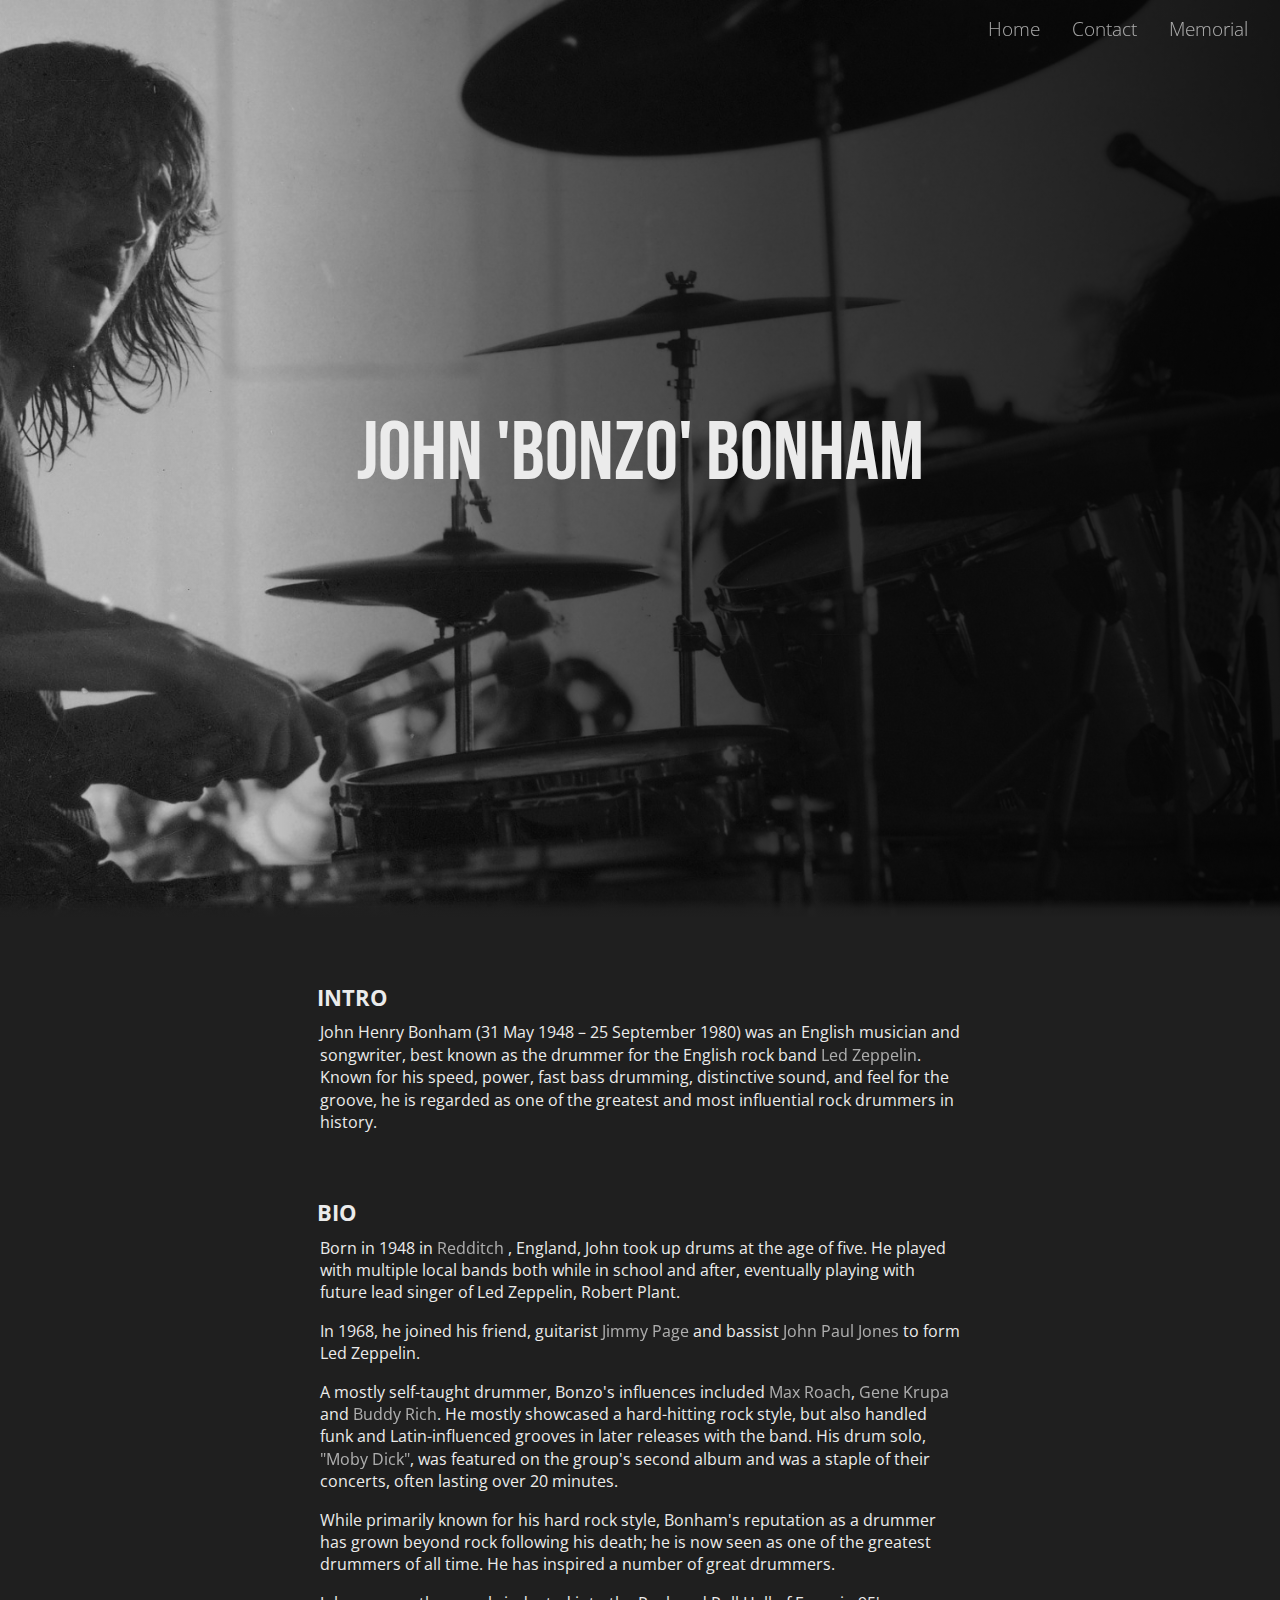
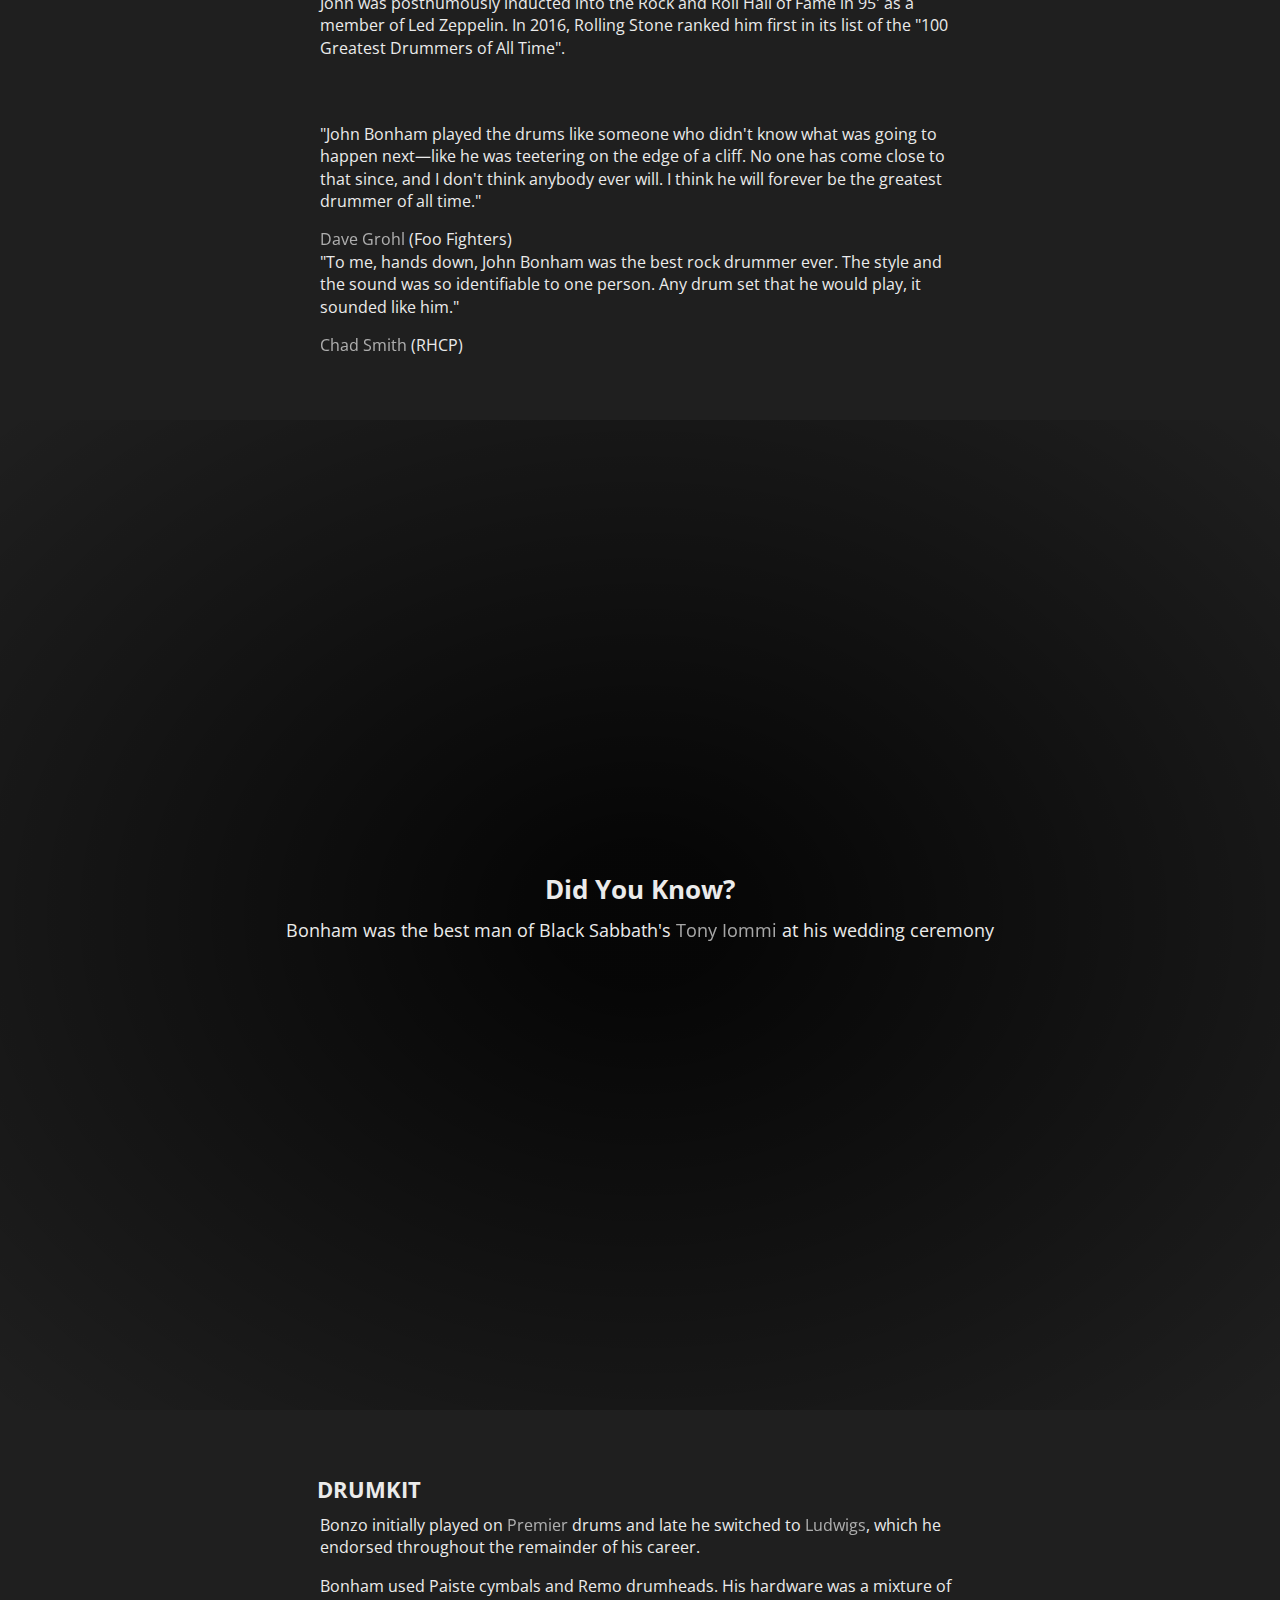
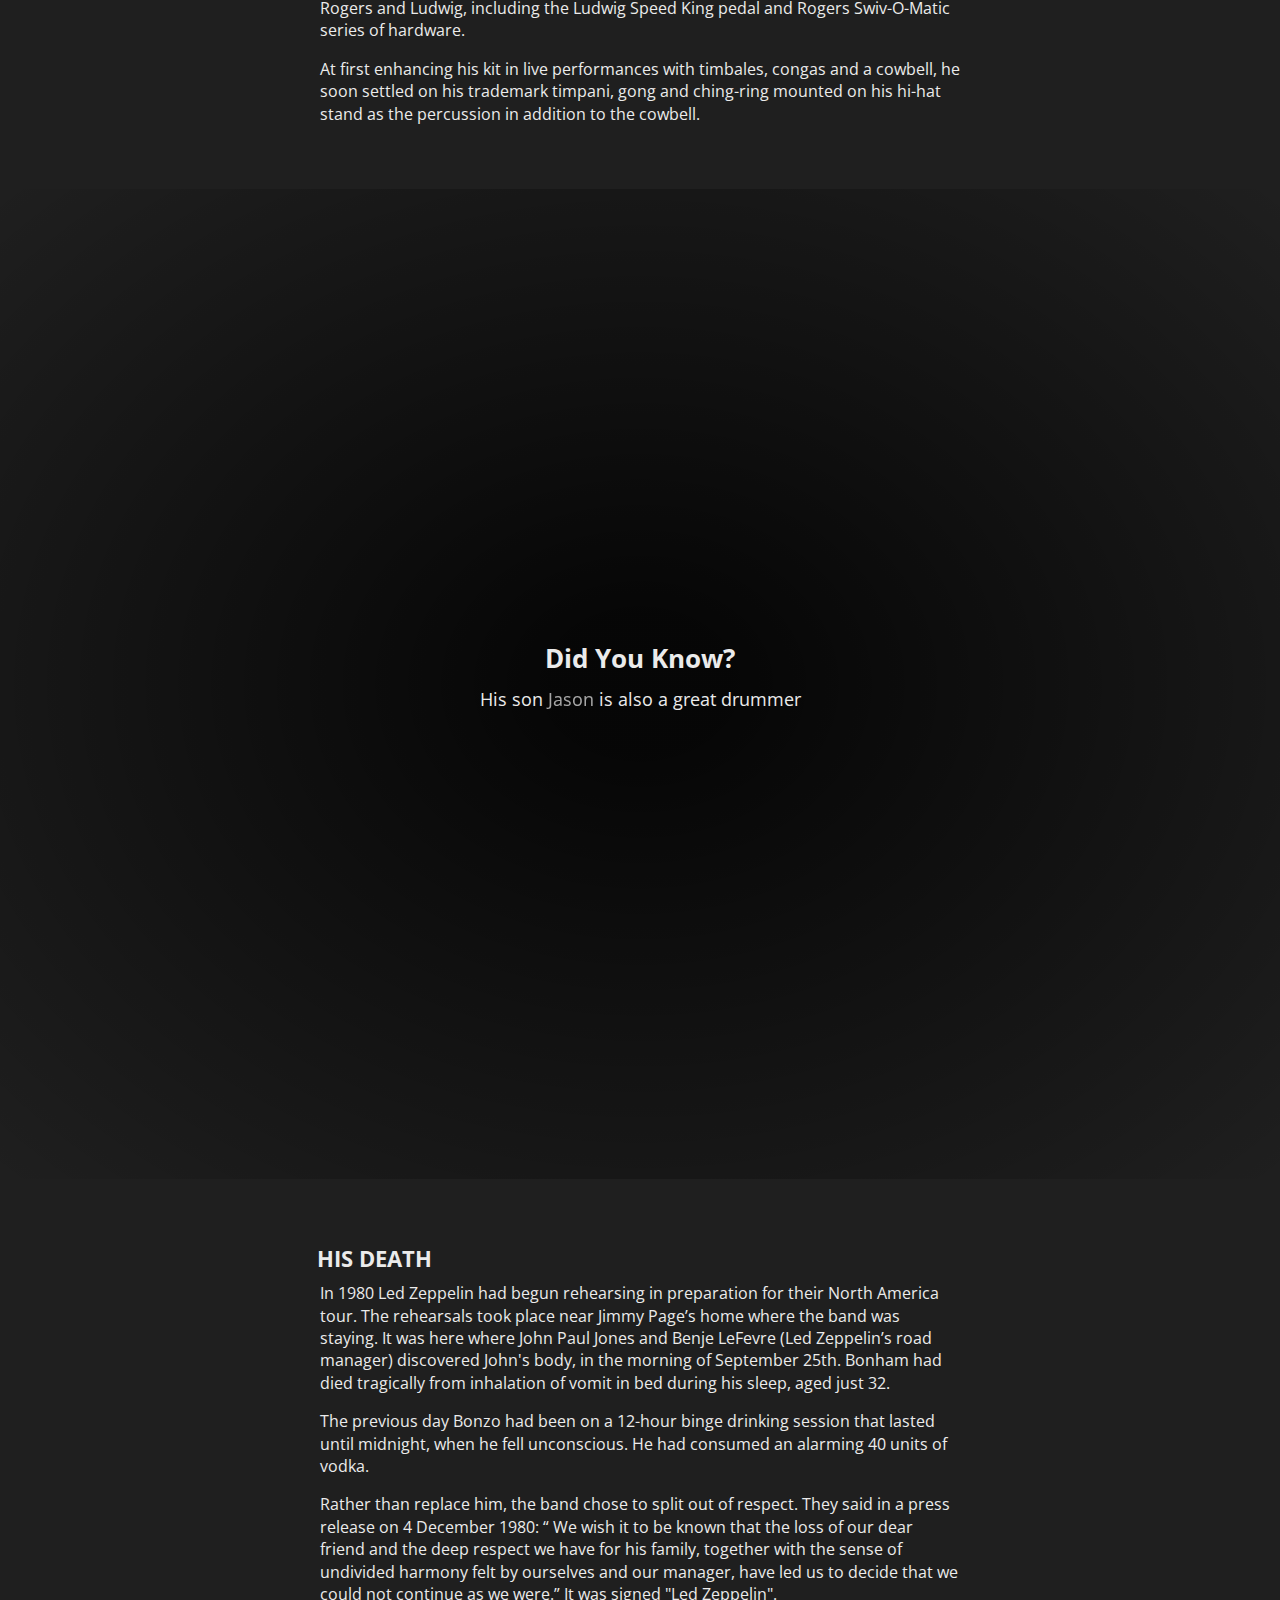
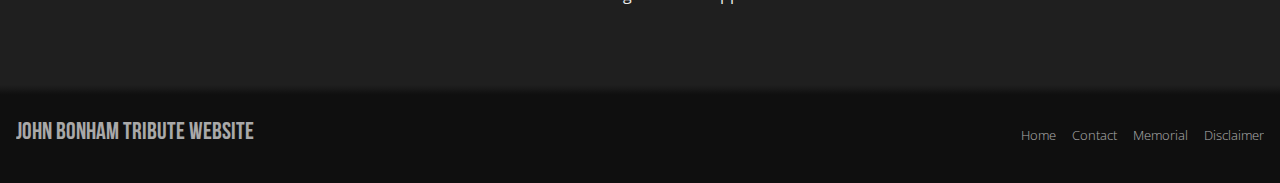
==== index.html @ dbd2656e "Initial commit" ====
<!DOCTYPE html>
<html lang="en">
  <head>
    <meta charset="UTF-8" />
    <meta name="viewport" content="width=device-width, initial-scale=1.0" />
    <link rel="shortcut icon" type="image/x-icon" href="images/favicon.ico" />
    <title>John Bonham Tribute Website</title>
    <link rel="stylesheet" href="styles/index.min.css" />
  </head>
  <body>
    <nav>
      <ul>
        <li><a href="#">Home</a></li>
        <li><a href="contact.html">Contact</a></li>
        <li><a href="memorial.html">Memorial</a></li>
      </ul>
    </nav>
    <div id="banner"><h1>John 'Bonzo' Bonham</h1></div>
    <main>
      <div id="intro">
        <h2>Intro</h2>
        <p>
          John Henry Bonham (31 May 1948 – 25 September 1980) was an English
          musician and songwriter, best known as the drummer for the English
          rock band
          <a href="https://en.wikipedia.org/wiki/Led_Zeppelin" target="_blank"
            >Led Zeppelin</a
          >. Known for his speed, power, fast bass drumming, distinctive sound,
          and feel for the groove, he is regarded as one of the greatest and
          most influential rock drummers in history.
        </p>
      </div>

      <section id="bio">
        <h2>Bio</h2>
        <p>
          Born in 1948 in
          <a href="https://en.wikipedia.org/wiki/Redditch" target="_blank"
            >Redditch</a
          >
          , England, John took up drums at the age of five. He played with
          multiple local bands both while in school and after, eventually
          playing with future lead singer of Led Zeppelin, Robert Plant.
        </p>
        <p>
          In 1968, he joined his friend, guitarist
          <a href="https://en.wikipedia.org/wiki/Jimmy_Page" target="_blank"
            >Jimmy Page</a
          >
          and bassist
          <a
            href="https://en.wikipedia.org/wiki/John_Paul_Jones_(musician)"
            target="_blank"
            >John Paul Jones</a
          >
          to form Led Zeppelin.
        </p>
        <p>
          A mostly self-taught drummer, Bonzo's influences included
          <a href="https://en.wikipedia.org/wiki/Max_Roach" target="_blank"
            >Max Roach</a
          >,
          <a href="https://en.wikipedia.org/wiki/Gene_Krupa" target="_blank"
            >Gene Krupa</a
          >
          and
          <a href="https://en.wikipedia.org/wiki/Buddy_Rich" target="_blank"
            >Buddy Rich</a
          >. He mostly showcased a hard-hitting rock style, but also handled
          funk and Latin-influenced grooves in later releases with the band. His
          drum solo,
          <a
            href="https://en.wikipedia.org/wiki/Moby_Dick_(instrumental)"
            target="_blank"
            >"Moby Dick"</a
          >, was featured on the group's second album and was a staple of their
          concerts, often lasting over 20 minutes.
        </p>
        <p>
          While primarily known for his hard rock style, Bonham's reputation as
          a drummer has grown beyond rock following his death; he is now seen as
          one of the greatest drummers of all time. He has inspired a number of
          great drummers.
        </p>
        <p>
          John was posthumously inducted into the Rock and Roll Hall of Fame in
          95' as a member of Led Zeppelin. In 2016, Rolling Stone ranked him
          first in its list of the "100 Greatest Drummers of All Time".
        </p>
      </section>

      <section id="quotes">
        <blockquote>
          <p>
            "John Bonham played the drums like someone who didn't know what was
            going to happen next—like he was teetering on the edge of a cliff.
            No one has come close to that since, and I don't think anybody ever
            will. I think he will forever be the greatest drummer of all time."
          </p>
          <footer>
            <a href="https://en.wikipedia.org/wiki/Dave_Grohl" target="_blank"
              >Dave Grohl</a
            >
            (Foo Fighters)
          </footer>
        </blockquote>
        <blockquote>
          <p>
            "To me, hands down, John Bonham was the best rock drummer ever. The
            style and the sound was so identifiable to one person. Any drum set
            that he would play, it sounded like him."
          </p>
          <footer>
            <a href="https://en.wikipedia.org/wiki/Chad_Smith" target="_blank"
              >Chad Smith</a
            >
            (RHCP)
          </footer>
        </blockquote>
      </section>

      <div class="did-you-know wedding">
        <div class="did-you-know__text">
          <h3>Did you know?</h3>
          <p>
            Bonham was the best man of Black Sabbath's
            <a href="https://en.wikipedia.org/wiki/Tony_Iommi" target="_blank"
              >Tony Iommi</a
            >
            at his wedding ceremony
          </p>
        </div>
      </div>

      <section id="drums">
        <h2>Drumkit</h2>
        <p>
          Bonzo initially played on
          <a
            href="https://en.wikipedia.org/wiki/Premier_Percussion"
            target="_blank"
            >Premier</a
          >
          drums and late he switched to
          <a href="https://en.wikipedia.org/wiki/Ludwig_Drums" target="_blank"
            >Ludwigs</a
          >, which he endorsed throughout the remainder of his career.
        </p>
        <p>
          Bonham used Paiste cymbals and Remo drumheads. His hardware was a
          mixture of Rogers and Ludwig, including the Ludwig Speed King pedal
          and Rogers Swiv-O-Matic series of hardware.
        </p>
        <p>
          At first enhancing his kit in live performances with timbales, congas
          and a cowbell, he soon settled on his trademark timpani, gong and
          ching-ring mounted on his hi-hat stand as the percussion in addition
          to the cowbell.
        </p>
      </section>

      <div class="did-you-know jason">
        <div class="did-you-know__text">
          <h3>Did you know?</h3>
          <p>
            His son
            <a href="https://en.wikipedia.org/wiki/Jason_Bonham" target="_blank"
              >Jason</a
            >
            is also a great drummer
          </p>
        </div>
      </div>

      <section id="death">
        <h2>His death</h2>
        <p>
          In 1980 Led Zeppelin had begun rehearsing in preparation for their
          North America tour. The rehearsals took place near Jimmy Page’s home
          where the band was staying. It was here where John Paul Jones and
          Benje LeFevre (Led Zeppelin’s road manager) discovered John's body, in
          the morning of September 25th. Bonham had died tragically from
          inhalation of vomit in bed during his sleep, aged just 32.
        </p>
        <p>
          The previous day Bonzo had been on a 12-hour binge drinking session
          that lasted until midnight, when he fell unconscious. He had consumed
          an alarming 40 units of vodka.
        </p>
        <p>
          Rather than replace him, the band chose to split out of respect. They
          said in a press release on 4 December 1980:
          <q>
            We wish it to be known that the loss of our dear friend and the deep
            respect we have for his family, together with the sense of undivided
            harmony felt by ourselves and our manager, have led us to decide
            that we could not continue as we were.</q
          >
          It was signed "Led Zeppelin".
        </p>
      </section>
    </main>
    <footer id="main-footer">
      <h2><a href="#">John Bonham Tribute Website</a></h2>
      <ul>
        <li><a href="#">Home</a></li>
        <li><a href="contact.html">Contact</a></li>
        <li><a href="memorial.html">Memorial</a></li>
        <li><a href="disclaimer.html">Disclaimer</a></li>
      </ul>
    </footer>
  </body>
</html>
---- styles/index.min.css ----
@import url("https://fonts.googleapis.com/css2?family=Ewert&family=Open+Sans:wght@300;400;600&display=swap");@font-face{font-family:"Bebas Neue";src:url("../content/BebasNeue-Bold.ttf")}:root{--light-color: #ebebeb;--medium-light-color: #c0c0c0;--medium-dark-color: rgb(31, 31, 31);--dark-color: #0f0f0f;--primary-font: "Open Sans", sans-serif;--logo-font: "Bebas Neue", cursive}body{overflow-x:hidden;color:var(--light-color);font-family:var(--primary-font);line-height:1.4;-webkit-box-sizing:border-box;box-sizing:border-box;background-color:var(--medium-dark-color);display:-webkit-box;display:-ms-flexbox;display:flex;-webkit-box-orient:vertical;-webkit-box-direction:normal;-ms-flex-flow:column nowrap;flex-flow:column nowrap}*,*::before,*::after{-webkit-box-sizing:inherit;box-sizing:inherit;padding:0;margin:0}a{color:var(--light-color);text-decoration:none;opacity:0.7;-webkit-transition:all 100ms ease-in;transition:all 100ms ease-in}a:hover{opacity:1}nav{position:fixed;width:100vw}nav ul{display:-webkit-box;display:-ms-flexbox;display:flex;-webkit-box-orient:horizontal;-webkit-box-direction:reverse;-ms-flex-flow:row-reverse wrap;flex-flow:row-reverse wrap;-webkit-box-align:center;-ms-flex-align:center;align-items:center;-webkit-box-pack:space-evenly;-ms-flex-pack:space-evenly;justify-content:space-evenly;list-style-type:none;background-color:transparent}nav ul li{display:block;padding:0.45em 0.45em 0.45em;font-size:1.2rem;font-weight:300}nav ul li a{display:block;color:var(--light-color)}main{-ms-flex-item-align:center;-ms-grid-row-align:center;align-self:center;width:90%}@media only screen and (min-width: 768px){main{width:70%}}@media only screen and (min-width: 1100px){main{width:50%}}#main-footer{justify-self:flex-end;display:-webkit-box;display:-ms-flexbox;display:flex;-webkit-box-orient:horizontal;-webkit-box-direction:normal;-ms-flex-flow:row nowrap;flex-flow:row nowrap;-webkit-box-align:center;-ms-flex-align:center;align-items:center;-webkit-box-pack:justify;-ms-flex-pack:justify;justify-content:space-between;padding:2rem 1rem 1rem;background:-webkit-gradient(linear, left top, left bottom, from(transparent), color-stop(10%, var(--dark-color)));background:linear-gradient(180deg, transparent, var(--dark-color) 10%)}#main-footer h2{color:var(--light-color);font-family:var(--logo-font);font-size:1.3rem;-webkit-box-flex:0;-ms-flex:0 1 6em;flex:0 1 6em}#main-footer ul{list-style-type:none;display:-webkit-box;display:-ms-flexbox;display:flex;-webkit-box-align:end;-ms-flex-align:end;align-items:flex-end;-ms-flex-pack:distribute;justify-content:space-around;-webkit-box-orient:vertical;-webkit-box-direction:normal;-ms-flex-flow:column nowrap;flex-flow:column nowrap;-webkit-box-flex:3;-ms-flex:3;flex:3;justify-self:flex-end}#main-footer ul li a{color:var(--light-color);font-weight:300;font-size:0.8rem}@media screen and (min-width: 768px){nav ul{-webkit-box-orient:horizontal;-webkit-box-direction:normal;-ms-flex-flow:row nowrap;flex-flow:row nowrap;-webkit-box-pack:end;-ms-flex-pack:end;justify-content:flex-end;padding:0 1rem}nav ul li{padding:1rem}#main-footer{padding:2rem 1rem}#main-footer h2{-webkit-box-flex:0;-ms-flex:0 1 10em;flex:0 1 10em;font-size:1.5rem}#main-footer ul{-webkit-box-orient:horizontal;-webkit-box-direction:normal;-ms-flex-direction:row;flex-direction:row;-webkit-box-align:center;-ms-flex-align:center;align-items:center;-webkit-box-pack:end;-ms-flex-pack:end;justify-content:flex-end}#main-footer ul li{margin-left:1rem;font-size:1rem}}div#banner{height:102vh;background:-webkit-gradient(linear, left top, left bottom, color-stop(98%, rgba(31,31,31,0)), color-stop(99%, rgba(31,31,31,0.8)), to(#1f1f1f)),-webkit-gradient(linear, left top, right top, from(rgba(0,0,0,0.2)), color-stop(30%, rgba(0,0,0,0.4)), color-stop(60%, rgba(0,0,0,0.6)), to(rgba(0,0,0,0.8))),url("../images/bonzo-bg.jpg") left center/cover;background:linear-gradient(180deg, rgba(31,31,31,0) 98%, rgba(31,31,31,0.8) 99%, #1f1f1f 100%),linear-gradient(90deg, rgba(0,0,0,0.2) 0%, rgba(0,0,0,0.4) 30%, rgba(0,0,0,0.6) 60%, rgba(0,0,0,0.8) 100%),url("../images/bonzo-bg.jpg") left center/cover;display:-webkit-box;display:-ms-flexbox;display:flex;-webkit-box-align:center;-ms-flex-align:center;align-items:center;-webkit-box-pack:center;-ms-flex-pack:center;justify-content:center;text-align:center}@media only screen and (min-width: 1050px){div#banner{background:-webkit-gradient(linear, left top, left bottom, color-stop(98%, rgba(31,31,31,0)), color-stop(99%, rgba(31,31,31,0.8)), to(#1f1f1f)),-webkit-gradient(linear, left top, right top, from(rgba(0,0,0,0.1)), color-stop(20%, rgba(0,0,0,0.2)), color-stop(40%, rgba(0,0,0,0.6)), color-stop(60%, rgba(0,0,0,0.75)), to(rgba(0,0,0,0.9))),url("../images/bonzo-bg.jpg") center center/cover;background:linear-gradient(180deg, rgba(31,31,31,0) 98%, rgba(31,31,31,0.8) 99%, #1f1f1f 100%),linear-gradient(90deg, rgba(0,0,0,0.1) 0%, rgba(0,0,0,0.2) 20%, rgba(0,0,0,0.6) 40%, rgba(0,0,0,0.75) 60%, rgba(0,0,0,0.9) 100%),url("../images/bonzo-bg.jpg") center center/cover}}div#banner h1{font-family:var(--logo-font);color:var(--light-color);font-size:15vw}div#banner h1:hover{cursor:default}@media only screen and (min-width: 500px){div#banner h1{font-size:10vw}}@media only screen and (min-width: 650px){div#banner h1{font-size:8vw}}@media only screen and (min-width: 900px){div#banner h1{font-size:6.5vw}}main{margin-bottom:4rem}main>*{margin-top:4rem}main h2{margin-bottom:0.5rem;text-transform:uppercase;font-size:1.4rem;text-align:center}@media only screen and (min-width: 900px){main h2{text-align:left;margin-left:-0.2rem}}main h3{margin-bottom:0.5rem;text-transform:capitalize;font-size:1.2rem}main p{margin-bottom:1rem;font-size:1rem}.did-you-know{height:110vh;width:100vw;margin-left:calc(-50vw + 50%)}.did-you-know.wedding{background:url(../images/iommi-wedding.jpg) center center/cover;background-attachment:fixed;background-repeat:no-repeat}.did-you-know.jason{background:url(../images/jason.jpg) center center/cover;background-attachment:fixed;background-repeat:no-repeat}.did-you-know .did-you-know__text{height:100%;width:100%;display:-webkit-box;display:-ms-flexbox;display:flex;-webkit-box-orient:vertical;-webkit-box-direction:normal;-ms-flex-direction:column;flex-direction:column;-webkit-box-pack:center;-ms-flex-pack:center;justify-content:center;-webkit-box-align:center;-ms-flex-align:center;align-items:center;text-align:center;background:radial-gradient(ellipse, rgba(0,0,0,0.8) 10%, transparent),-webkit-gradient(linear, left top, left bottom, color-stop(98%, rgba(31,31,31,0)), to(#1f1f1f)),-webkit-gradient(linear, left bottom, left top, color-stop(98%, rgba(31,31,31,0)), to(#1f1f1f));background:radial-gradient(ellipse, rgba(0,0,0,0.8) 10%, transparent),linear-gradient(to bottom, rgba(31,31,31,0) 98%, #1f1f1f 100%),linear-gradient(to top, rgba(31,31,31,0) 98%, #1f1f1f 100%)}.did-you-know h3{font-size:1.6rem;margin-bottom:0.65rem;padding:0 1rem}.did-you-know p{font-size:1.1rem;padding:0 1rem}
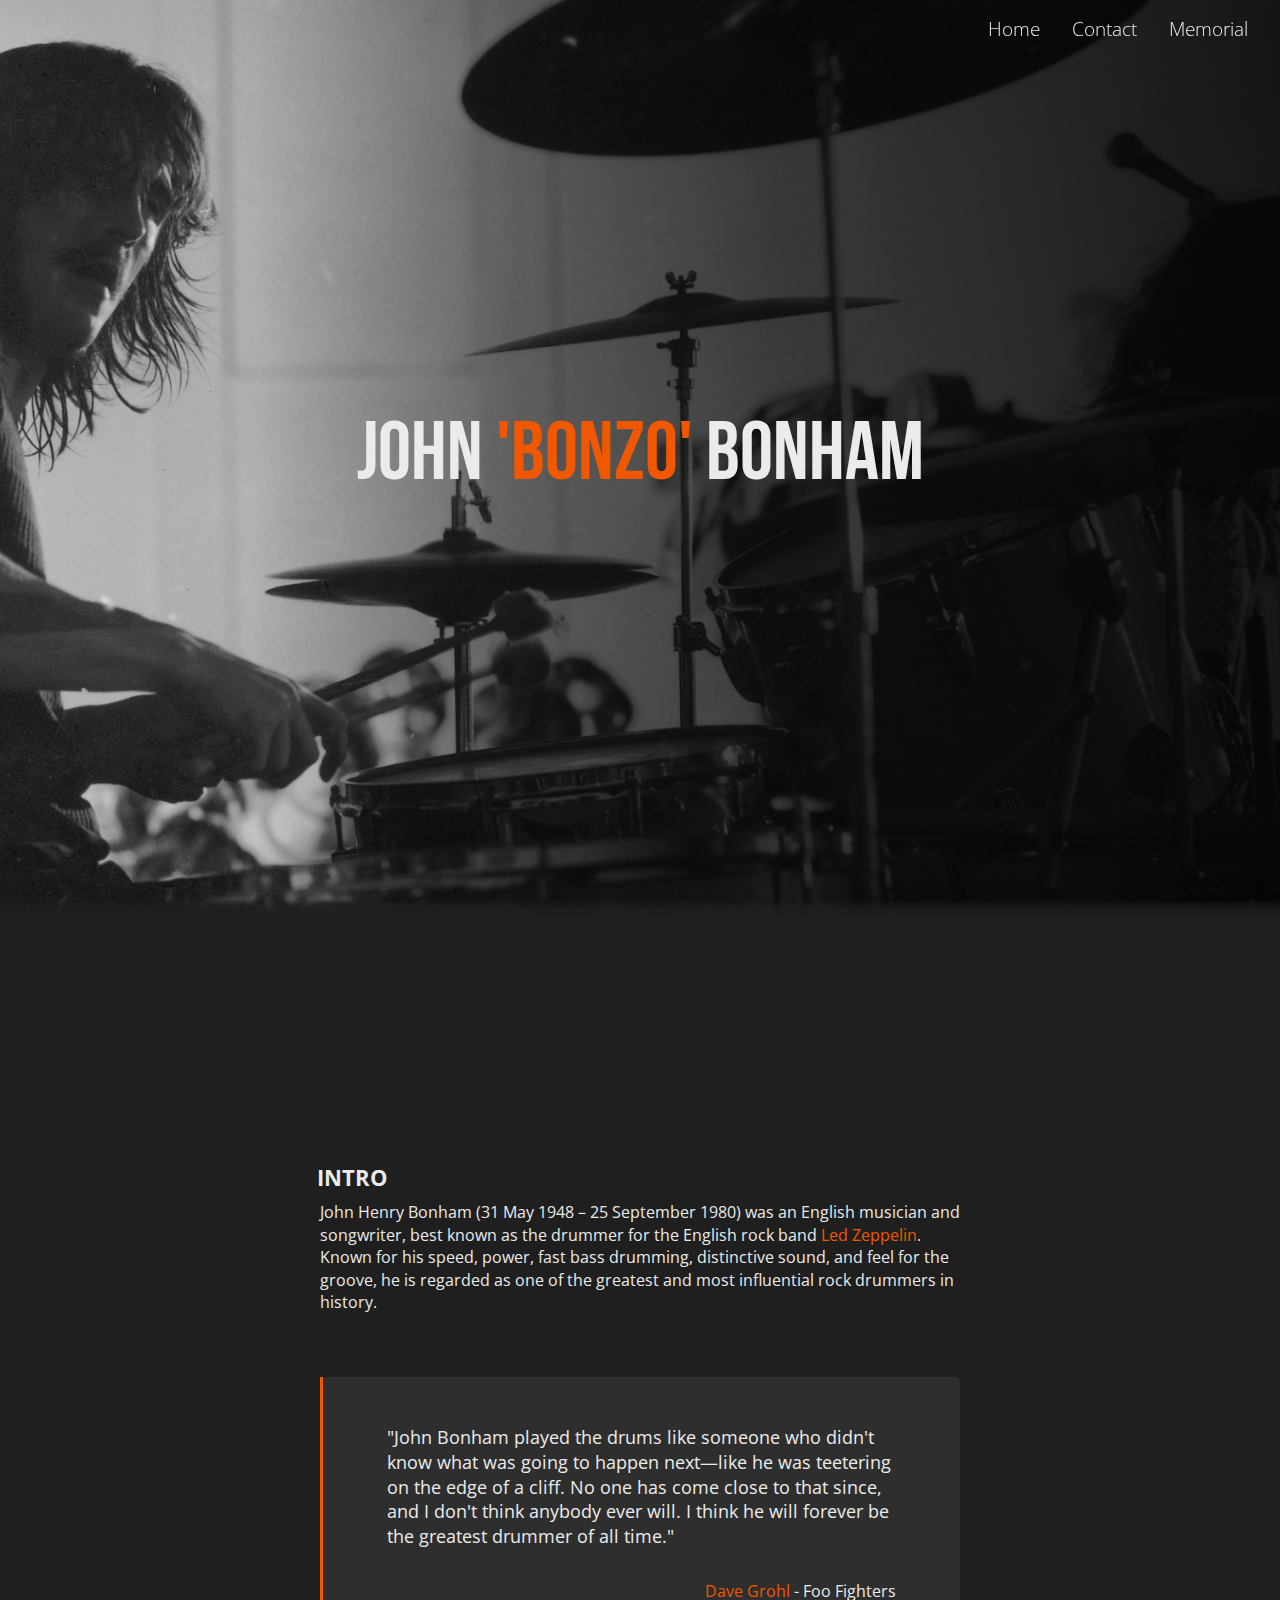
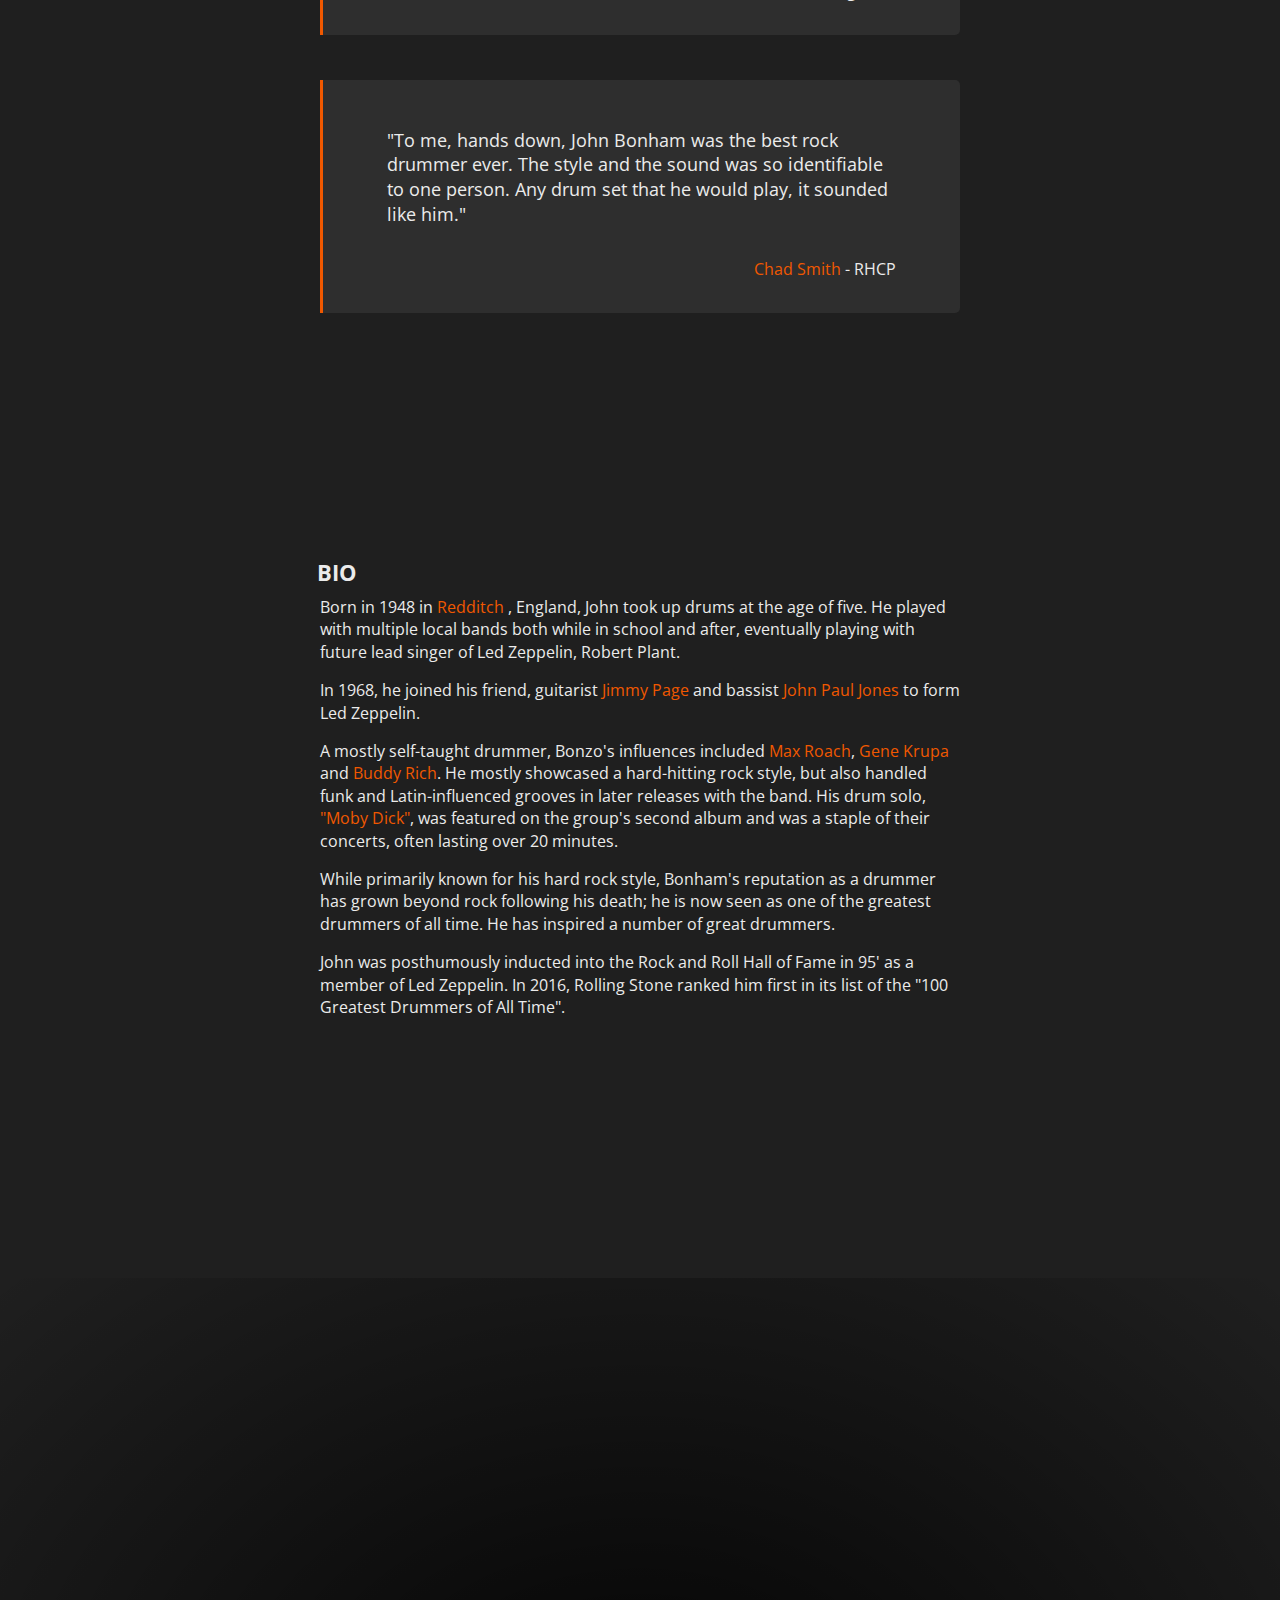
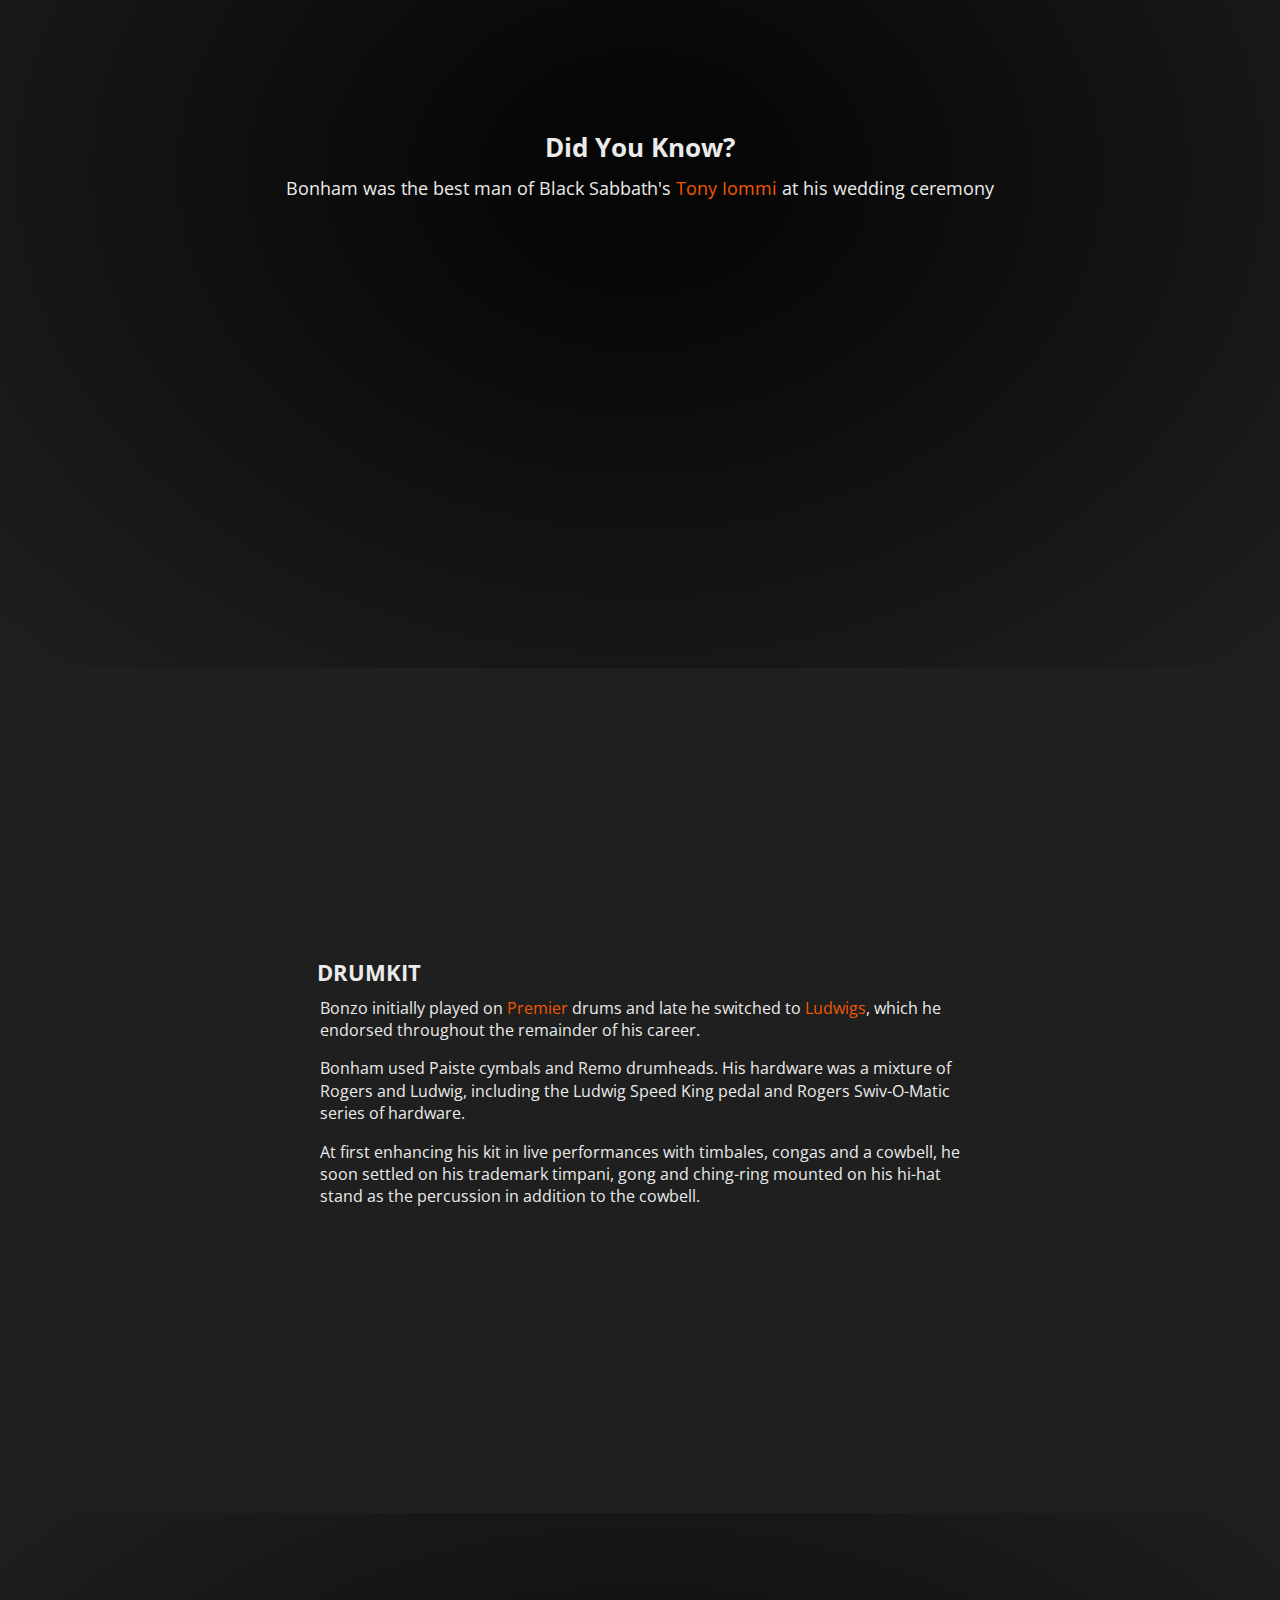
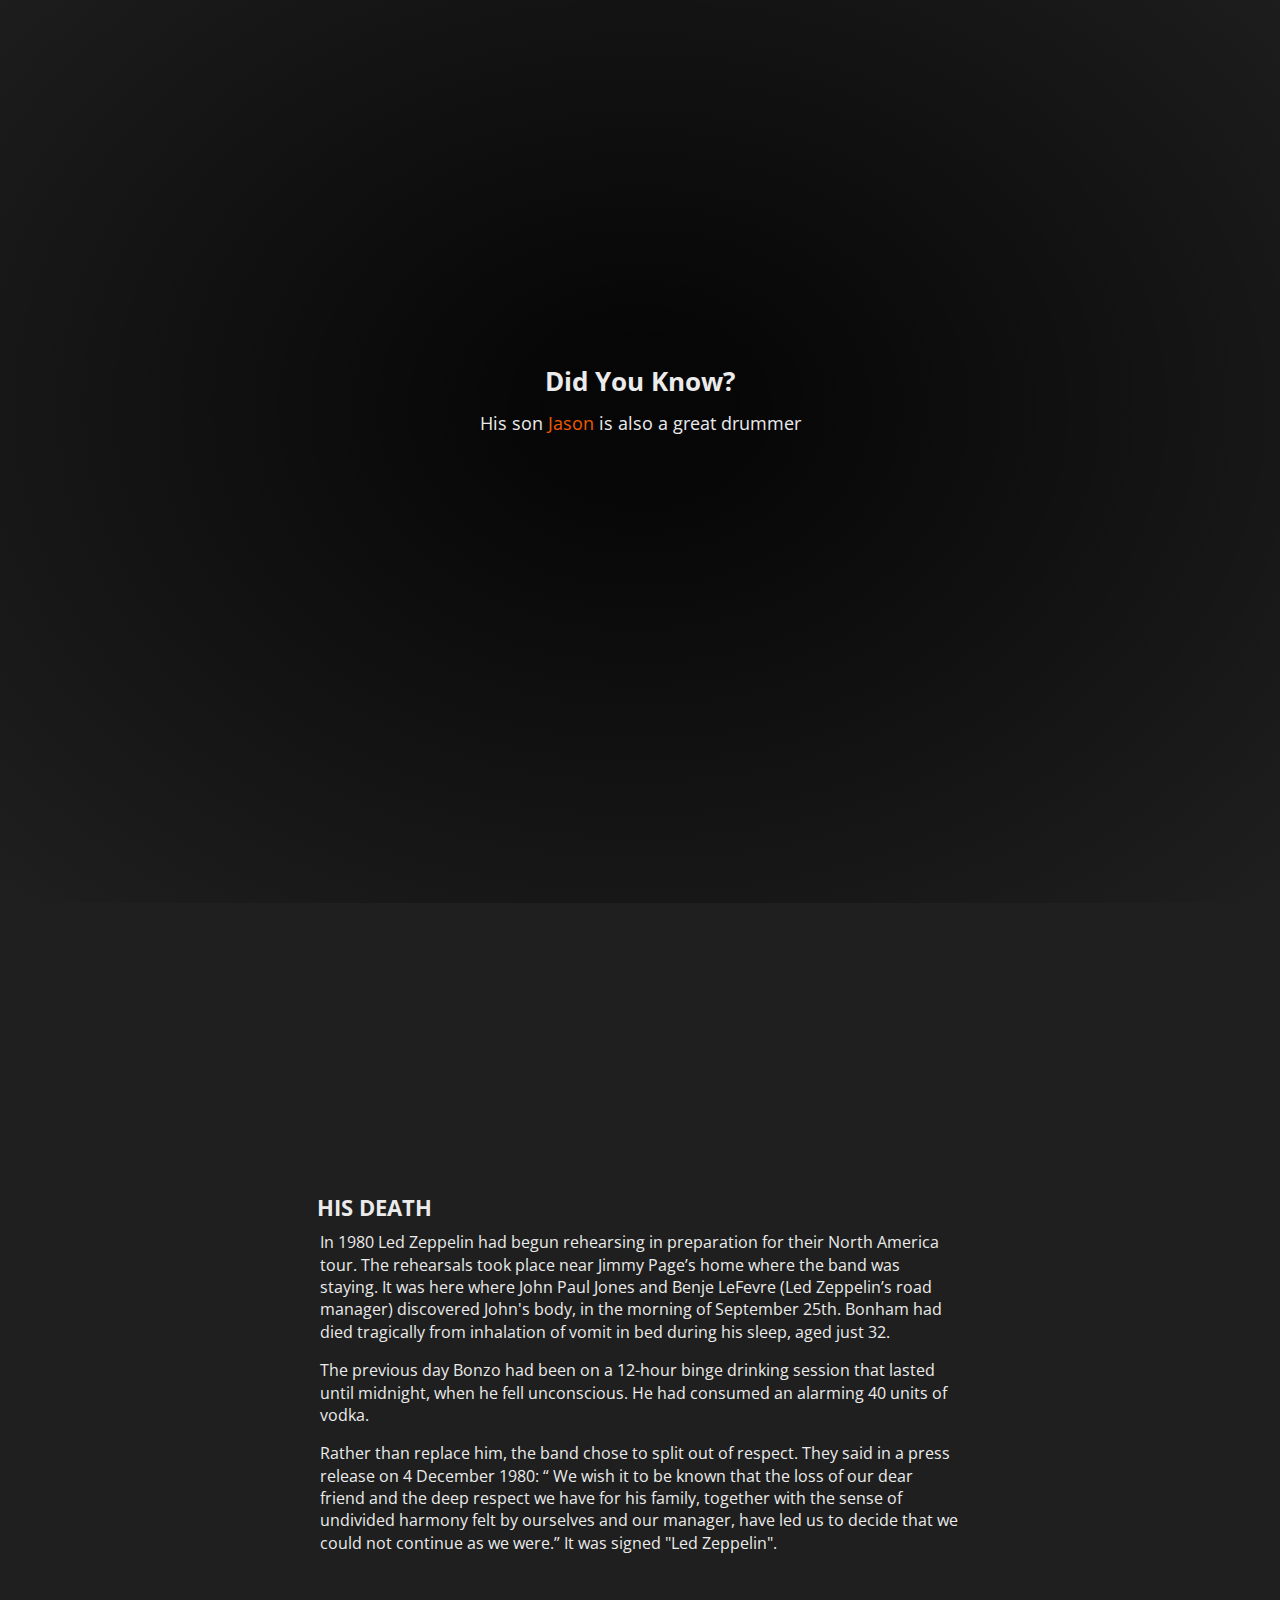
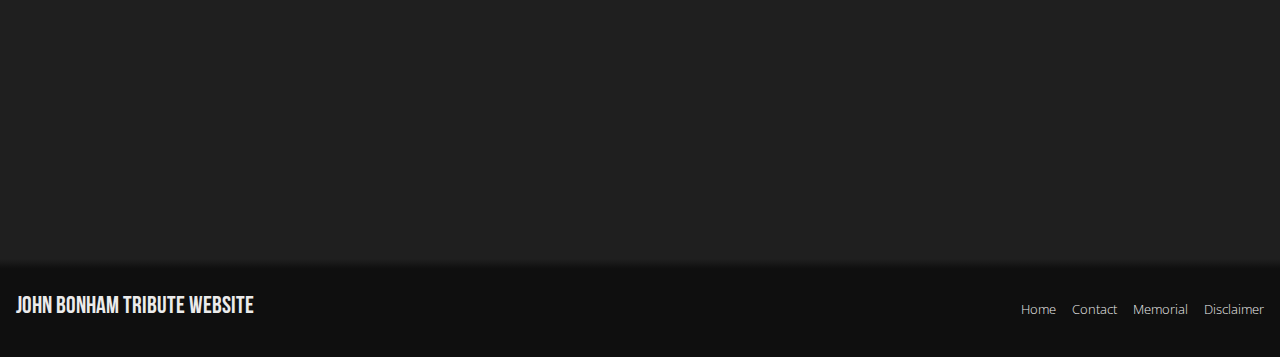
==== commit 94a62144: "Home page finished" ====
--- a/index.html
+++ b/index.html
@@ -15,7 +15,9 @@
         <li><a href="memorial.html">Memorial</a></li>
       </ul>
     </nav>
-    <div id="banner"><h1>John 'Bonzo' Bonham</h1></div>
+    <div id="banner">
+      <h1>John <strong>'Bonzo'</strong> Bonham</h1>
+    </div>
     <main>
       <div id="intro">
         <h2>Intro</h2>
@@ -30,7 +32,35 @@
           most influential rock drummers in history.
         </p>
       </div>
-
+      <section id="quotes">
+        <blockquote>
+          <p>
+            "John Bonham played the drums like someone who didn't know what was
+            going to happen next—like he was teetering on the edge of a cliff.
+            No one has come close to that since, and I don't think anybody ever
+            will. I think he will forever be the greatest drummer of all time."
+          </p>
+          <footer>
+            <a href="https://en.wikipedia.org/wiki/Dave_Grohl" target="_blank"
+              >Dave Grohl</a
+            >
+            - Foo Fighters
+          </footer>
+        </blockquote>
+        <blockquote>
+          <p>
+            "To me, hands down, John Bonham was the best rock drummer ever. The
+            style and the sound was so identifiable to one person. Any drum set
+            that he would play, it sounded like him."
+          </p>
+          <footer>
+            <a href="https://en.wikipedia.org/wiki/Chad_Smith" target="_blank"
+              >Chad Smith</a
+            >
+            - RHCP
+          </footer>
+        </blockquote>
+      </section>
       <section id="bio">
         <h2>Bio</h2>
         <p>
@@ -89,36 +119,6 @@
         </p>
       </section>
 
-      <section id="quotes">
-        <blockquote>
-          <p>
-            "John Bonham played the drums like someone who didn't know what was
-            going to happen next—like he was teetering on the edge of a cliff.
-            No one has come close to that since, and I don't think anybody ever
-            will. I think he will forever be the greatest drummer of all time."
-          </p>
-          <footer>
-            <a href="https://en.wikipedia.org/wiki/Dave_Grohl" target="_blank"
-              >Dave Grohl</a
-            >
-            (Foo Fighters)
-          </footer>
-        </blockquote>
-        <blockquote>
-          <p>
-            "To me, hands down, John Bonham was the best rock drummer ever. The
-            style and the sound was so identifiable to one person. Any drum set
-            that he would play, it sounded like him."
-          </p>
-          <footer>
-            <a href="https://en.wikipedia.org/wiki/Chad_Smith" target="_blank"
-              >Chad Smith</a
-            >
-            (RHCP)
-          </footer>
-        </blockquote>
-      </section>
-
       <div class="did-you-know wedding">
         <div class="did-you-know__text">
           <h3>Did you know?</h3>
--- a/styles/index.min.css
+++ b/styles/index.min.css
@@ -1 +1 @@
-@import url("https://fonts.googleapis.com/css2?family=Ewert&family=Open+Sans:wght@300;400;600&display=swap");@font-face{font-family:"Bebas Neue";src:url("../content/BebasNeue-Bold.ttf")}:root{--light-color: #ebebeb;--medium-light-color: #c0c0c0;--medium-dark-color: rgb(31, 31, 31);--dark-color: #0f0f0f;--primary-font: "Open Sans", sans-serif;--logo-font: "Bebas Neue", cursive}body{overflow-x:hidden;color:var(--light-color);font-family:var(--primary-font);line-height:1.4;-webkit-box-sizing:border-box;box-sizing:border-box;background-color:var(--medium-dark-color);display:-webkit-box;display:-ms-flexbox;display:flex;-webkit-box-orient:vertical;-webkit-box-direction:normal;-ms-flex-flow:column nowrap;flex-flow:column nowrap}*,*::before,*::after{-webkit-box-sizing:inherit;box-sizing:inherit;padding:0;margin:0}a{color:var(--light-color);text-decoration:none;opacity:0.7;-webkit-transition:all 100ms ease-in;transition:all 100ms ease-in}a:hover{opacity:1}nav{position:fixed;width:100vw}nav ul{display:-webkit-box;display:-ms-flexbox;display:flex;-webkit-box-orient:horizontal;-webkit-box-direction:reverse;-ms-flex-flow:row-reverse wrap;flex-flow:row-reverse wrap;-webkit-box-align:center;-ms-flex-align:center;align-items:center;-webkit-box-pack:space-evenly;-ms-flex-pack:space-evenly;justify-content:space-evenly;list-style-type:none;background-color:transparent}nav ul li{display:block;padding:0.45em 0.45em 0.45em;font-size:1.2rem;font-weight:300}nav ul li a{display:block;color:var(--light-color)}main{-ms-flex-item-align:center;-ms-grid-row-align:center;align-self:center;width:90%}@media only screen and (min-width: 768px){main{width:70%}}@media only screen and (min-width: 1100px){main{width:50%}}#main-footer{justify-self:flex-end;display:-webkit-box;display:-ms-flexbox;display:flex;-webkit-box-orient:horizontal;-webkit-box-direction:normal;-ms-flex-flow:row nowrap;flex-flow:row nowrap;-webkit-box-align:center;-ms-flex-align:center;align-items:center;-webkit-box-pack:justify;-ms-flex-pack:justify;justify-content:space-between;padding:2rem 1rem 1rem;background:-webkit-gradient(linear, left top, left bottom, from(transparent), color-stop(10%, var(--dark-color)));background:linear-gradient(180deg, transparent, var(--dark-color) 10%)}#main-footer h2{color:var(--light-color);font-family:var(--logo-font);font-size:1.3rem;-webkit-box-flex:0;-ms-flex:0 1 6em;flex:0 1 6em}#main-footer ul{list-style-type:none;display:-webkit-box;display:-ms-flexbox;display:flex;-webkit-box-align:end;-ms-flex-align:end;align-items:flex-end;-ms-flex-pack:distribute;justify-content:space-around;-webkit-box-orient:vertical;-webkit-box-direction:normal;-ms-flex-flow:column nowrap;flex-flow:column nowrap;-webkit-box-flex:3;-ms-flex:3;flex:3;justify-self:flex-end}#main-footer ul li a{color:var(--light-color);font-weight:300;font-size:0.8rem}@media screen and (min-width: 768px){nav ul{-webkit-box-orient:horizontal;-webkit-box-direction:normal;-ms-flex-flow:row nowrap;flex-flow:row nowrap;-webkit-box-pack:end;-ms-flex-pack:end;justify-content:flex-end;padding:0 1rem}nav ul li{padding:1rem}#main-footer{padding:2rem 1rem}#main-footer h2{-webkit-box-flex:0;-ms-flex:0 1 10em;flex:0 1 10em;font-size:1.5rem}#main-footer ul{-webkit-box-orient:horizontal;-webkit-box-direction:normal;-ms-flex-direction:row;flex-direction:row;-webkit-box-align:center;-ms-flex-align:center;align-items:center;-webkit-box-pack:end;-ms-flex-pack:end;justify-content:flex-end}#main-footer ul li{margin-left:1rem;font-size:1rem}}div#banner{height:102vh;background:-webkit-gradient(linear, left top, left bottom, color-stop(98%, rgba(31,31,31,0)), color-stop(99%, rgba(31,31,31,0.8)), to(#1f1f1f)),-webkit-gradient(linear, left top, right top, from(rgba(0,0,0,0.2)), color-stop(30%, rgba(0,0,0,0.4)), color-stop(60%, rgba(0,0,0,0.6)), to(rgba(0,0,0,0.8))),url("../images/bonzo-bg.jpg") left center/cover;background:linear-gradient(180deg, rgba(31,31,31,0) 98%, rgba(31,31,31,0.8) 99%, #1f1f1f 100%),linear-gradient(90deg, rgba(0,0,0,0.2) 0%, rgba(0,0,0,0.4) 30%, rgba(0,0,0,0.6) 60%, rgba(0,0,0,0.8) 100%),url("../images/bonzo-bg.jpg") left center/cover;display:-webkit-box;display:-ms-flexbox;display:flex;-webkit-box-align:center;-ms-flex-align:center;align-items:center;-webkit-box-pack:center;-ms-flex-pack:center;justify-content:center;text-align:center}@media only screen and (min-width: 1050px){div#banner{background:-webkit-gradient(linear, left top, left bottom, color-stop(98%, rgba(31,31,31,0)), color-stop(99%, rgba(31,31,31,0.8)), to(#1f1f1f)),-webkit-gradient(linear, left top, right top, from(rgba(0,0,0,0.1)), color-stop(20%, rgba(0,0,0,0.2)), color-stop(40%, rgba(0,0,0,0.6)), color-stop(60%, rgba(0,0,0,0.75)), to(rgba(0,0,0,0.9))),url("../images/bonzo-bg.jpg") center center/cover;background:linear-gradient(180deg, rgba(31,31,31,0) 98%, rgba(31,31,31,0.8) 99%, #1f1f1f 100%),linear-gradient(90deg, rgba(0,0,0,0.1) 0%, rgba(0,0,0,0.2) 20%, rgba(0,0,0,0.6) 40%, rgba(0,0,0,0.75) 60%, rgba(0,0,0,0.9) 100%),url("../images/bonzo-bg.jpg") center center/cover}}div#banner h1{font-family:var(--logo-font);color:var(--light-color);font-size:15vw}div#banner h1:hover{cursor:default}@media only screen and (min-width: 500px){div#banner h1{font-size:10vw}}@media only screen and (min-width: 650px){div#banner h1{font-size:8vw}}@media only screen and (min-width: 900px){div#banner h1{font-size:6.5vw}}main{margin-bottom:4rem}main>*{margin-top:4rem}main h2{margin-bottom:0.5rem;text-transform:uppercase;font-size:1.4rem;text-align:center}@media only screen and (min-width: 900px){main h2{text-align:left;margin-left:-0.2rem}}main h3{margin-bottom:0.5rem;text-transform:capitalize;font-size:1.2rem}main p{margin-bottom:1rem;font-size:1rem}.did-you-know{height:110vh;width:100vw;margin-left:calc(-50vw + 50%)}.did-you-know.wedding{background:url(../images/iommi-wedding.jpg) center center/cover;background-attachment:fixed;background-repeat:no-repeat}.did-you-know.jason{background:url(../images/jason.jpg) center center/cover;background-attachment:fixed;background-repeat:no-repeat}.did-you-know .did-you-know__text{height:100%;width:100%;display:-webkit-box;display:-ms-flexbox;display:flex;-webkit-box-orient:vertical;-webkit-box-direction:normal;-ms-flex-direction:column;flex-direction:column;-webkit-box-pack:center;-ms-flex-pack:center;justify-content:center;-webkit-box-align:center;-ms-flex-align:center;align-items:center;text-align:center;background:radial-gradient(ellipse, rgba(0,0,0,0.8) 10%, transparent),-webkit-gradient(linear, left top, left bottom, color-stop(98%, rgba(31,31,31,0)), to(#1f1f1f)),-webkit-gradient(linear, left bottom, left top, color-stop(98%, rgba(31,31,31,0)), to(#1f1f1f));background:radial-gradient(ellipse, rgba(0,0,0,0.8) 10%, transparent),linear-gradient(to bottom, rgba(31,31,31,0) 98%, #1f1f1f 100%),linear-gradient(to top, rgba(31,31,31,0) 98%, #1f1f1f 100%)}.did-you-know h3{font-size:1.6rem;margin-bottom:0.65rem;padding:0 1rem}.did-you-know p{font-size:1.1rem;padding:0 1rem}
+@import url("https://fonts.googleapis.com/css2?family=Ewert&family=Open+Sans:wght@300;400;600&display=swap");@font-face{font-family:"Bebas Neue";src:url("../content/BebasNeue-Bold.ttf")}:root{--light-color: #ebebeb;--medium-light-color: #c0c0c0;--medium-dark-color: rgb(31, 31, 31);--dark-color: #0f0f0f;--highlight-color: #f05800;--primary-font: "Open Sans", sans-serif;--logo-font: "Bebas Neue", cursive}body{overflow-x:hidden;color:var(--light-color);font-family:var(--primary-font);line-height:1.4;-webkit-box-sizing:border-box;box-sizing:border-box;background-color:var(--medium-dark-color);display:-webkit-box;display:-ms-flexbox;display:flex;-webkit-box-orient:vertical;-webkit-box-direction:normal;-ms-flex-flow:column nowrap;flex-flow:column nowrap}*,*::before,*::after{-webkit-box-sizing:inherit;box-sizing:inherit;padding:0;margin:0}a{color:var(--highlight-color);text-decoration:none;opacity:1;-webkit-transition:all 100ms ease-in;transition:all 100ms ease-in}a:hover{opacity:0.8}strong{color:var(--highlight-color)}nav{position:fixed;width:100vw}@media only screen and (max-width: 768px){nav{background-color:rgba(0,0,0,0.85)}}nav ul{display:-webkit-box;display:-ms-flexbox;display:flex;-webkit-box-orient:horizontal;-webkit-box-direction:reverse;-ms-flex-flow:row-reverse wrap;flex-flow:row-reverse wrap;-webkit-box-align:center;-ms-flex-align:center;align-items:center;-webkit-box-pack:space-evenly;-ms-flex-pack:space-evenly;justify-content:space-evenly;list-style-type:none;background-color:transparent}nav ul li{display:block;padding:0.45em 0.45em 0.45em;font-size:1.2rem;font-weight:300}nav ul li a{display:block;color:var(--light-color)}main{-ms-flex-item-align:center;-ms-grid-row-align:center;align-self:center;width:90%}@media only screen and (min-width: 768px){main{width:70%}}@media only screen and (min-width: 1100px){main{width:50%}}#main-footer{justify-self:flex-end;display:-webkit-box;display:-ms-flexbox;display:flex;-webkit-box-orient:horizontal;-webkit-box-direction:normal;-ms-flex-flow:row nowrap;flex-flow:row nowrap;-webkit-box-align:center;-ms-flex-align:center;align-items:center;-webkit-box-pack:justify;-ms-flex-pack:justify;justify-content:space-between;padding:2rem 1rem 1rem;background:-webkit-gradient(linear, left top, left bottom, from(transparent), color-stop(10%, var(--dark-color)));background:linear-gradient(180deg, transparent, var(--dark-color) 10%)}#main-footer h2{font-family:var(--logo-font);font-size:1.3rem;-webkit-box-flex:0;-ms-flex:0 1 6em;flex:0 1 6em}#main-footer h2 a{color:var(--light-color)}#main-footer ul{list-style-type:none;display:-webkit-box;display:-ms-flexbox;display:flex;-webkit-box-align:end;-ms-flex-align:end;align-items:flex-end;-ms-flex-pack:distribute;justify-content:space-around;-webkit-box-orient:vertical;-webkit-box-direction:normal;-ms-flex-flow:column nowrap;flex-flow:column nowrap;-webkit-box-flex:3;-ms-flex:3;flex:3;justify-self:flex-end}#main-footer ul li a{color:var(--light-color);font-weight:300;font-size:0.8rem}@media screen and (min-width: 768px){nav ul{-webkit-box-orient:horizontal;-webkit-box-direction:normal;-ms-flex-flow:row nowrap;flex-flow:row nowrap;-webkit-box-pack:end;-ms-flex-pack:end;justify-content:flex-end;padding:0 1rem}nav ul li{padding:1rem}#main-footer{padding:2rem 1rem}#main-footer h2{-webkit-box-flex:0;-ms-flex:0 1 10em;flex:0 1 10em;font-size:1.5rem}#main-footer ul{-webkit-box-orient:horizontal;-webkit-box-direction:normal;-ms-flex-direction:row;flex-direction:row;-webkit-box-align:center;-ms-flex-align:center;align-items:center;-webkit-box-pack:end;-ms-flex-pack:end;justify-content:flex-end}#main-footer ul li{margin-left:1rem;font-size:1rem}}div#banner{height:102vh;background:-webkit-gradient(linear, left top, left bottom, color-stop(98%, rgba(31,31,31,0)), color-stop(99%, rgba(31,31,31,0.8)), to(#1f1f1f)),-webkit-gradient(linear, left top, right top, from(rgba(0,0,0,0.2)), color-stop(30%, rgba(0,0,0,0.4)), color-stop(60%, rgba(0,0,0,0.6)), to(rgba(0,0,0,0.8))),url("../images/bonzo-bg.jpg") left center/cover;background:linear-gradient(180deg, rgba(31,31,31,0) 98%, rgba(31,31,31,0.8) 99%, #1f1f1f 100%),linear-gradient(90deg, rgba(0,0,0,0.2) 0%, rgba(0,0,0,0.4) 30%, rgba(0,0,0,0.6) 60%, rgba(0,0,0,0.8) 100%),url("../images/bonzo-bg.jpg") left center/cover;display:-webkit-box;display:-ms-flexbox;display:flex;-webkit-box-align:center;-ms-flex-align:center;align-items:center;-webkit-box-pack:center;-ms-flex-pack:center;justify-content:center;text-align:center}@media only screen and (min-width: 1050px){div#banner{background:-webkit-gradient(linear, left top, left bottom, color-stop(98%, rgba(31,31,31,0)), color-stop(99%, rgba(31,31,31,0.8)), to(#1f1f1f)),-webkit-gradient(linear, left top, right top, from(rgba(0,0,0,0.1)), color-stop(20%, rgba(0,0,0,0.2)), color-stop(40%, rgba(0,0,0,0.6)), color-stop(60%, rgba(0,0,0,0.75)), to(rgba(0,0,0,0.9))),url("../images/bonzo-bg.jpg") center center/cover;background:linear-gradient(180deg, rgba(31,31,31,0) 98%, rgba(31,31,31,0.8) 99%, #1f1f1f 100%),linear-gradient(90deg, rgba(0,0,0,0.1) 0%, rgba(0,0,0,0.2) 20%, rgba(0,0,0,0.6) 40%, rgba(0,0,0,0.75) 60%, rgba(0,0,0,0.9) 100%),url("../images/bonzo-bg.jpg") center center/cover}}div#banner h1{font-family:var(--logo-font);color:var(--light-color);font-size:15vw}div#banner h1:hover{cursor:default}@media only screen and (min-width: 500px){div#banner h1{font-size:10vw}}@media only screen and (min-width: 650px){div#banner h1{font-size:8vw}}@media only screen and (min-width: 900px){div#banner h1{font-size:6.5vw}}main{margin-bottom:4rem}main>*{margin-top:4rem}main h2{margin-bottom:0.5rem;text-transform:uppercase;font-size:1.4rem;text-align:center}@media only screen and (min-width: 900px){main h2{text-align:left;margin-left:-0.2rem}}main h3{margin-bottom:0.5rem;text-transform:capitalize;font-size:1.2rem}main p{margin-bottom:1rem;font-size:1rem}.did-you-know{height:110vh;width:100vw;margin-left:calc(-50vw + 50%)}.did-you-know.wedding{background-image:url(../images/iommi-wedding.jpg);background-position:center center;background-size:cover;-o-background-size:cover;-moz-background-size:cover;-webkit-background-size:cover;background-attachment:fixed;background-repeat:no-repeat}.did-you-know.jason{background-image:url(../images/jason.jpg);background-position:center center;background-size:cover;-o-background-size:cover;-moz-background-size:cover;-webkit-background-size:cover;background-attachment:fixed;background-repeat:no-repeat}.did-you-know .did-you-know__text{height:100%;width:100%;display:-webkit-box;display:-ms-flexbox;display:flex;-webkit-box-orient:vertical;-webkit-box-direction:normal;-ms-flex-direction:column;flex-direction:column;-webkit-box-pack:center;-ms-flex-pack:center;justify-content:center;-webkit-box-align:center;-ms-flex-align:center;align-items:center;text-align:center;background:radial-gradient(ellipse, rgba(0,0,0,0.8) 10%, transparent),-webkit-gradient(linear, left top, left bottom, color-stop(98%, rgba(31,31,31,0)), to(#1f1f1f)),-webkit-gradient(linear, left bottom, left top, color-stop(98%, rgba(31,31,31,0)), to(#1f1f1f));background:radial-gradient(ellipse, rgba(0,0,0,0.8) 10%, transparent),linear-gradient(to bottom, rgba(31,31,31,0) 98%, #1f1f1f 100%),linear-gradient(to top, rgba(31,31,31,0) 98%, #1f1f1f 100%)}.did-you-know h3{font-size:1.6rem;margin-bottom:0.65rem;padding:0 1rem}.did-you-know p{font-size:1.1rem;padding:0 1rem}#quotes blockquote{padding:2rem 4rem;margin-bottom:5vh;background-color:#2e2e2e;border-radius:0 5px 5px 0;border-left:3px var(--highlight-color) solid}@media only screen and (max-width: 600px){#quotes blockquote{padding:1rem 1rem}}#quotes blockquote p{font-size:1.1rem;padding:1rem 0}#quotes blockquote footer{text-align:end}#intro,#bio{padding-top:20vh}#bio{padding-bottom:20vh}#drums,#death{padding:25vh 0}
